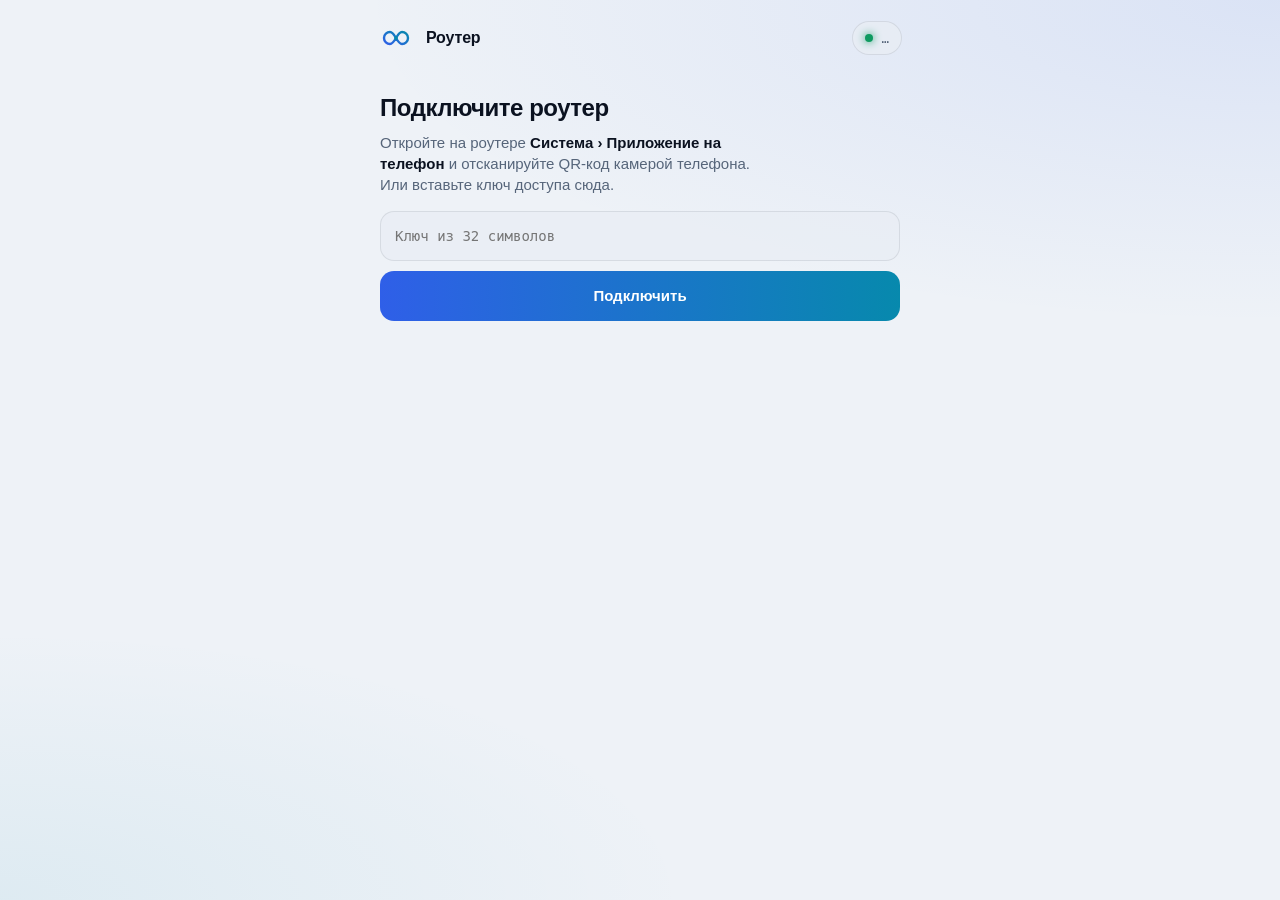
==== luci-theme-404mode/htdocs/app/index.html @ f6ec8c69 "v1.9.0: phone app (PWA), status endpoint, HTTPS helper - /app/: installable PWA in the neon style — " ====
<!DOCTYPE html>
<html lang="ru">
<head>
	<meta charset="utf-8">
	<meta name="viewport" content="width=device-width, initial-scale=1, viewport-fit=cover">
	<title>Роутер</title>
	<meta name="description" content="Состояние роутера: интернет, прокси, сотовая связь">
	<meta name="theme-color" content="#080B10" media="(prefers-color-scheme: dark)">
	<meta name="theme-color" content="#EEF2F7" media="(prefers-color-scheme: light)">
	<meta name="mobile-web-app-capable" content="yes">
	<meta name="apple-mobile-web-app-capable" content="yes">
	<meta name="apple-mobile-web-app-status-bar-style" content="black-translucent">
	<link rel="manifest" href="manifest.webmanifest">
	<link rel="icon" href="icons/icon-192.png" sizes="192x192">
	<link rel="apple-touch-icon" href="icons/apple-180.png">
	<link rel="stylesheet" href="app.css?v=1">
</head>
<body>
	<main class="app" id="app" aria-live="polite">
		<header class="top">
			<svg class="glyph" viewBox="0 0 48 48" aria-hidden="true">
				<defs><linearGradient id="g" x1="0" y1="1" x2="1" y2="0"><stop offset="0" stop-color="var(--volt)"/><stop offset="1" stop-color="var(--cyan)"/></linearGradient></defs>
				<path d="M8 24c0-5 4-8 8-8 7 0 9 16 16 16 4 0 8-3 8-8s-4-8-8-8c-7 0-9 16-16 16-4 0-8-3-8-8z" fill="none" stroke="url(#g)" stroke-width="3.2" stroke-linecap="round"/>
				<circle cx="24" cy="24" r="2.6" fill="var(--cyan)"/>
			</svg>
			<div class="who">
				<b id="host">Роутер</b>
				<small id="model"></small>
			</div>
			<button class="fresh" id="fresh" type="button" aria-label="Обновить">
				<i class="live" aria-hidden="true"></i><span id="age">…</span>
			</button>
		</header>

		<div class="banner" id="banner" hidden></div>

		<section class="setup" id="setup" hidden>
			<h1>Подключите роутер</h1>
			<p>Откройте на роутере <b>Система › Приложение на телефон</b> и отсканируйте QR-код камерой телефона. Или вставьте ключ доступа сюда.</p>
			<form id="setupForm">
				<input id="tokenIn" type="text" inputmode="text" autocomplete="off" spellcheck="false" placeholder="Ключ из 32 символов" aria-label="Ключ доступа">
				<button type="submit">Подключить</button>
			</form>
			<p class="err" id="setupErr" hidden></p>
		</section>

		<div class="cards" id="cards" hidden>
			<section class="card net" id="net">
				<div class="net-head">
					<span class="dot" id="netDot" aria-hidden="true"></span>
					<span class="label">Интернет</span>
					<span class="via" id="netVia"></span>
				</div>
				<div class="net-state" id="netState">—</div>
				<div class="net-meta">
					<span><small>Пинг</small><b id="netPing">—</b></span>
					<span><small>Загрузка</small><b id="netDown">—</b></span>
					<span><small>Отдача</small><b id="netUp">—</b></span>
				</div>
			</section>

			<section class="card proxy" id="proxy">
				<div class="card-h"><span class="label">Прокси</span><span class="chip" id="pxMode"></span></div>
				<div class="px-node">
					<span class="flag" id="pxFlag" aria-hidden="true"></span>
					<b id="pxNode">—</b>
					<span class="ms" id="pxDelay"></span>
				</div>
				<small class="px-chain" id="pxChain"></small>
			</section>

			<section class="card cell" id="cell">
				<div class="card-h">
					<span class="label">Сотовая связь</span>
					<span class="chip chip-a" id="cKind"></span>
				</div>
				<div class="cell-main">
					<div class="bars" id="cBars" aria-hidden="true"><i></i><i></i><i></i><i></i></div>
					<div class="rsrp"><b id="cRsrp">—</b><small>дБм</small></div>
					<div class="op">
						<b id="cOp">—</b>
						<span id="cCombo"></span>
					</div>
				</div>
				<div class="cell-meta">
					<span><small>SINR</small><b id="cSinr">—</b></span>
					<span><small>RSRQ</small><b id="cRsrq">—</b></span>
					<span><small>SIM</small><b id="cSim">—</b></span>
					<span><small>Модем</small><b id="cTemp">—</b></span>
				</div>
				<small class="cell-note" id="cNote" hidden></small>
			</section>

			<section class="card sys" id="sys">
				<span><small>Работает</small><b id="sUp">—</b></span>
				<span><small>Нагрузка</small><b id="sLoad">—</b></span>
				<span><small>Память</small><b id="sMem">—</b></span>
				<span><small>Процессор</small><b id="sTemp">—</b></span>
			</section>

			<nav class="actions">
				<a class="btn" id="openLuci" href="/cgi-bin/luci/">Открыть панель роутера</a>
			</nav>
		</div>
	</main>
	<script src="app.js?v=1"></script>
</body>
</html>
---- luci-theme-404mode/htdocs/app/app.css ----
/* 404 Mode — phone app (PWA). Same neon tokens as the LuCI theme. */

@font-face { font-family: "Onest"; font-display: swap; font-weight: 100 900; src: url("/luci-static/404mode/neon/fonts/onest-cyrillic-wght-normal.woff2") format("woff2-variations"); unicode-range: U+0400-045F, U+2116; }
@font-face { font-family: "Onest"; font-display: swap; font-weight: 100 900; src: url("/luci-static/404mode/neon/fonts/onest-latin-wght-normal.woff2") format("woff2-variations"); unicode-range: U+0000-00FF, U+2000-206F, U+2212; }
@font-face { font-family: "Unbounded"; font-display: swap; font-weight: 200 900; src: url("/luci-static/404mode/neon/fonts/unbounded-cyrillic-wght-normal.woff2") format("woff2-variations"); unicode-range: U+0400-045F; }
@font-face { font-family: "Unbounded"; font-display: swap; font-weight: 200 900; src: url("/luci-static/404mode/neon/fonts/unbounded-latin-wght-normal.woff2") format("woff2-variations"); unicode-range: U+0000-00FF, U+2000-206F, U+2212; }
@font-face { font-family: "JetBrains Mono"; font-display: swap; font-weight: 100 800; src: url("/luci-static/404mode/neon/fonts/jetbrains-mono-latin-wght-normal.woff2") format("woff2-variations"); unicode-range: U+0000-00FF, U+2000-206F, U+2212; }
@font-face { font-family: "JetBrains Mono"; font-display: swap; font-weight: 100 800; src: url("/luci-static/404mode/neon/fonts/jetbrains-mono-cyrillic-wght-normal.woff2") format("woff2-variations"); unicode-range: U+0400-045F; }

:root {
	--bg: #080B10;
	--ink: #F2F6FB;
	--text: #C9D4E1;
	--dim: #8796A8;
	--faint: #56657A;
	--cyan: #2BE4FF;
	--cyan-rgb: 43, 228, 255;
	--volt: #4C7DFF;
	--ok: #3DDC97;
	--ok-rgb: 61, 220, 151;
	--warn: #FFB648;
	--bad: #FF5470;
	--bad-rgb: 255, 84, 112;
	--glass: rgba(24, 32, 45, .72);
	--well: rgba(6, 9, 14, .55);
	--edge: rgba(135, 150, 168, .14);
	--edge-hi: rgba(255, 255, 255, .04);
	--track: rgba(135, 150, 168, .18);
	--wash-a: rgba(76, 125, 255, .16);
	--wash-b: rgba(43, 228, 255, .09);
	--btn-ink: #04121A;
	--shadow: inset 0 1px 0 var(--edge-hi), 0 18px 40px -24px rgba(0, 0, 0, .8);

	--ui: "Onest", "Roboto", "Segoe UI", sans-serif;
	--display: "Unbounded", "Onest", sans-serif;
	--mono: "JetBrains Mono", "Roboto Mono", monospace;
	color-scheme: dark;
}

@media (prefers-color-scheme: light) {
	:root {
		--bg: #EEF2F7;
		--ink: #0B1220;
		--text: #26324A;
		--dim: #56657A;
		--faint: #8796A8;
		--cyan: #0789AD;
		--cyan-rgb: 7, 137, 173;
		--volt: #2F5FE8;
		--ok: #0E9A60;
		--ok-rgb: 14, 154, 96;
		--warn: #B86E00;
		--bad: #D9304B;
		--bad-rgb: 217, 48, 75;
		--glass: rgba(255, 255, 255, .86);
		--well: rgba(232, 237, 244, .7);
		--edge: rgba(15, 23, 42, .09);
		--edge-hi: rgba(255, 255, 255, .9);
		--track: rgba(15, 23, 42, .1);
		--wash-a: rgba(47, 95, 232, .1);
		--wash-b: rgba(7, 137, 173, .07);
		--btn-ink: #FFFFFF;
		--shadow: inset 0 1px 0 var(--edge-hi), 0 14px 34px -22px rgba(15, 23, 42, .28);
		color-scheme: light;
	}
}

* { box-sizing: border-box; }

[hidden] { display: none !important; }

html, body { margin: 0; min-height: 100%; }

body {
	font: 15px/1.4 var(--ui);
	color: var(--text);
	background:
		radial-gradient(120% 60% at 100% 0%, var(--wash-a), transparent 60%),
		radial-gradient(90% 50% at 0% 100%, var(--wash-b), transparent 60%),
		var(--bg);
	background-attachment: fixed;
	-webkit-tap-highlight-color: transparent;
	-webkit-font-smoothing: antialiased;
}

.app {
	max-width: 560px;
	margin: 0 auto;
	padding: max(14px, env(safe-area-inset-top)) 16px max(24px, env(safe-area-inset-bottom));
}

b { font-weight: 600; color: var(--ink); }
small { font-size: 12px; color: var(--faint); }

/* ---------- top bar ---------- */

.top { display: flex; align-items: center; gap: 12px; padding: 6px 2px 16px; }
.glyph { width: 36px; height: 36px; flex: 0 0 auto; }
.who { display: flex; flex-direction: column; min-width: 0; flex: 1 1 auto; }
.who b { font-family: var(--display); font-size: 16px; font-weight: 600; letter-spacing: -.01em; white-space: nowrap; overflow: hidden; text-overflow: ellipsis; }
.who small { white-space: nowrap; overflow: hidden; text-overflow: ellipsis; }

.fresh {
	display: inline-flex;
	align-items: center;
	gap: 8px;
	height: 34px;
	padding: 0 12px;
	font: 500 12.5px var(--mono);
	color: var(--dim);
	background: var(--well);
	border: 1px solid var(--edge);
	border-radius: 999px;
	cursor: pointer;
}

.live { width: 8px; height: 8px; border-radius: 50%; background: var(--ok); box-shadow: 0 0 8px var(--ok); }
.fresh.busy .live { animation: pulse .9s ease-in-out infinite; }
.fresh.stale .live { background: var(--warn); box-shadow: 0 0 8px var(--warn); }
.fresh.off .live { background: var(--bad); box-shadow: none; }

@keyframes pulse { 50% { opacity: .3; } }

/* ---------- banner ---------- */

.banner {
	margin: 0 0 12px;
	padding: 10px 14px;
	font-size: 13.5px;
	color: var(--ink);
	background: rgba(var(--bad-rgb), .1);
	border: 1px solid rgba(var(--bad-rgb), .35);
	border-radius: 14px;
}

/* ---------- cards ---------- */

.cards { display: flex; flex-direction: column; gap: 12px; }

.card {
	position: relative;
	padding: 16px 18px;
	background: var(--glass);
	-webkit-backdrop-filter: blur(18px);
	backdrop-filter: blur(18px);
	border: 1px solid var(--edge);
	border-radius: 22px;
	box-shadow: var(--shadow);
}

.label { font-size: 13px; font-weight: 500; color: var(--dim); }

.card-h { display: flex; align-items: center; justify-content: space-between; gap: 8px; margin-bottom: 10px; }

.chip {
	padding: 3px 10px;
	font: 600 12px var(--mono);
	color: var(--dim);
	border: 1px solid var(--edge);
	border-radius: 999px;
	white-space: nowrap;
}

.chip:empty { display: none; }
.chip-a { color: var(--btn-ink); background: var(--cyan); border-color: transparent; }

/* internet: the one answer people open the app for */
.net { padding: 18px 18px 16px; border-color: rgba(var(--ok-rgb), .35); }
.net.down { border-color: rgba(var(--bad-rgb), .45); background: linear-gradient(160deg, rgba(var(--bad-rgb), .12), transparent 60%), var(--glass); }
.net:not(.down) { background: linear-gradient(160deg, rgba(var(--ok-rgb), .1), transparent 55%), var(--glass); }

.net-head { display: flex; align-items: center; gap: 8px; }
.dot { width: 10px; height: 10px; border-radius: 50%; background: var(--ok); box-shadow: 0 0 0 4px rgba(var(--ok-rgb), .18), 0 0 14px var(--ok); }
.net.down .dot { background: var(--bad); box-shadow: 0 0 0 4px rgba(var(--bad-rgb), .18); }
.via { margin-left: auto; font: 500 12px var(--mono); color: var(--faint); }

.net-state {
	margin: 8px 0 14px;
	font-family: var(--display);
	font-size: clamp(26px, 8.4vw, 36px);
	font-weight: 600;
	line-height: 1.05;
	letter-spacing: -.02em;
	color: var(--ink);
}

.net-meta, .cell-meta, .sys { display: grid; grid-template-columns: repeat(3, minmax(0, 1fr)); gap: 8px; }
.cell-meta, .sys { grid-template-columns: repeat(4, minmax(0, 1fr)); }

.net-meta span, .cell-meta span, .sys span { display: flex; flex-direction: column; gap: 2px; min-width: 0; }
.net-meta b, .cell-meta b, .sys b { font: 500 15px var(--mono); font-variant-numeric: tabular-nums; white-space: nowrap; overflow: hidden; text-overflow: ellipsis; }

/* proxy */
.px-node { display: flex; align-items: center; gap: 12px; min-width: 0; }
.flag { flex: 0 0 auto; width: 40px; height: 30px; display: grid; place-items: center; font-size: 26px; line-height: 1; background: var(--well); border: 1px solid var(--edge); border-radius: 8px; }
.flag:empty { display: none; }
.px-node b { flex: 1 1 auto; min-width: 0; font-size: 18px; white-space: nowrap; overflow: hidden; text-overflow: ellipsis; }
.ms { flex: 0 0 auto; font: 600 16px var(--mono); }
.px-chain { display: block; margin-top: 8px; white-space: nowrap; overflow: hidden; text-overflow: ellipsis; }

.ok { color: var(--ok) !important; }
.warn { color: var(--warn) !important; }
.bad { color: var(--bad) !important; }

/* cell */
.cell-main { display: flex; align-items: center; gap: 14px; margin-bottom: 14px; }

.bars { display: flex; align-items: flex-end; gap: 4px; height: 34px; flex: 0 0 auto; }
.bars i { width: 7px; border-radius: 2px; background: var(--track); }
.bars i:nth-child(1) { height: 30%; }
.bars i:nth-child(2) { height: 52%; }
.bars i:nth-child(3) { height: 76%; }
.bars i:nth-child(4) { height: 100%; }
.bars i.on { background: linear-gradient(0deg, var(--volt), var(--cyan)); box-shadow: 0 0 8px rgba(var(--cyan-rgb), .45); }

.rsrp { display: flex; align-items: baseline; gap: 4px; flex: 0 0 auto; }
.rsrp b { font: 600 32px var(--mono); letter-spacing: -.03em; }

.op { display: flex; flex-direction: column; align-items: flex-end; min-width: 0; margin-left: auto; text-align: right; }
.op b { font-size: 17px; white-space: nowrap; overflow: hidden; text-overflow: ellipsis; max-width: 100%; }
.op span { font: 600 13px var(--mono); color: var(--cyan); white-space: nowrap; }

.cell-note { display: block; margin-top: 10px; }

/* system */
.sys { padding: 14px 18px; }
.sys b { font-size: 14px; letter-spacing: -.02em; }

/* ---------- actions ---------- */

.actions { margin-top: 4px; }

.btn {
	display: flex;
	align-items: center;
	justify-content: center;
	height: 48px;
	font: 600 15px var(--ui);
	color: var(--ink);
	text-decoration: none;
	background: var(--well);
	border: 1px solid var(--edge);
	border-radius: 14px;
}

/* ---------- first run ---------- */

.setup { padding: 22px 4px; }
.setup h1 { margin: 0 0 10px; font: 600 24px/1.15 var(--display); color: var(--ink); letter-spacing: -.02em; }
.setup p { margin: 0 0 16px; color: var(--dim); max-width: 46ch; }
.setup form { display: flex; flex-direction: column; gap: 10px; }

.setup input {
	height: 50px;
	padding: 0 14px;
	font: 500 14px var(--mono);
	color: var(--ink);
	background: var(--well);
	border: 1px solid var(--edge);
	border-radius: 14px;
	outline: none;
}

.setup input:focus { border-color: var(--cyan); }

.setup button {
	height: 50px;
	font: 700 15px var(--ui);
	color: var(--btn-ink);
	background: linear-gradient(90deg, var(--volt), var(--cyan));
	border: 0;
	border-radius: 14px;
}

.err { color: var(--bad) !important; }

button:focus-visible, a:focus-visible { outline: 2px solid var(--cyan); outline-offset: 2px; }

/* values that changed blink once */
.tick { animation: tick .6s ease; }
@keyframes tick { from { color: var(--cyan); } }

@media (prefers-reduced-motion: reduce) {
	.tick, .fresh.busy .live { animation: none; }
}
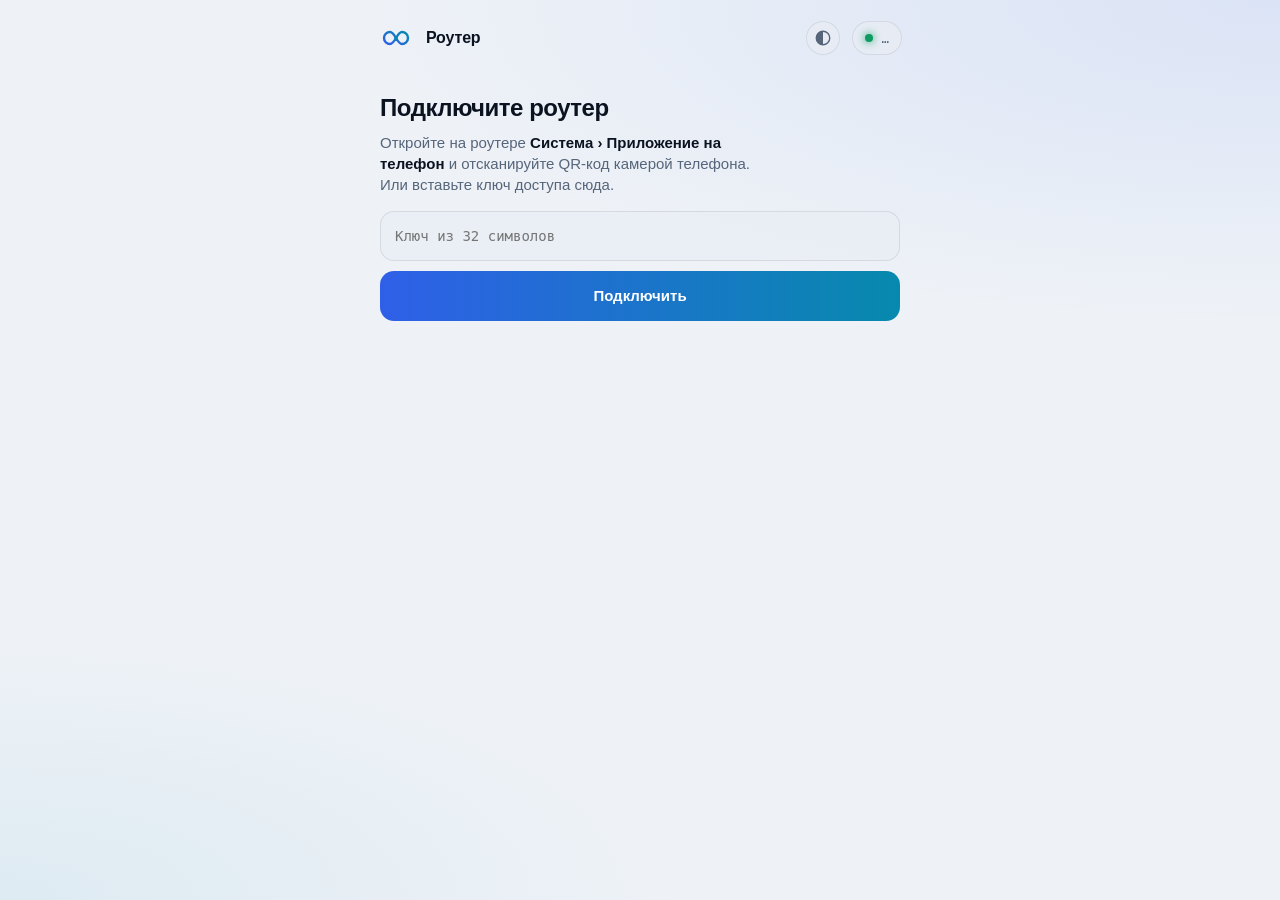
==== commit fd8ea4eb: "v1.9.3: phone app — switch the proxy node, dark/light theme - tap the proxy card: a sheet with the m" ====
--- a/luci-theme-404mode/htdocs/app/index.html
+++ b/luci-theme-404mode/htdocs/app/index.html
@@ -13,7 +13,8 @@
 	<link rel="manifest" href="manifest.webmanifest">
 	<link rel="icon" href="icons/icon-192.png" sizes="192x192">
 	<link rel="apple-touch-icon" href="icons/apple-180.png">
-	<link rel="stylesheet" href="app.css?v=1">
+	<script>try { var t = localStorage.getItem('404mode.app.theme'); if (t == 'dark' || t == 'light') document.documentElement.setAttribute('data-theme', t); } catch (e) {}</script>
+	<link rel="stylesheet" href="app.css?v=3">
 </head>
 <body>
 	<main class="app" id="app" aria-live="polite">
@@ -27,6 +28,7 @@
 				<b id="host">Роутер</b>
 				<small id="model"></small>
 			</div>
+			<button class="icon-btn" id="themeBtn" type="button" aria-label="Тема: авто" title="Тема: авто"></button>
 			<button class="fresh" id="fresh" type="button" aria-label="Обновить">
 				<i class="live" aria-hidden="true"></i><span id="age">…</span>
 			</button>
@@ -59,14 +61,17 @@
 				</div>
 			</section>
 
-			<section class="card proxy" id="proxy">
+			<section class="card proxy" id="proxy" role="button" tabindex="0" aria-label="Выбрать ноду прокси">
 				<div class="card-h"><span class="label">Прокси</span><span class="chip" id="pxMode"></span></div>
 				<div class="px-node">
 					<span class="flag" id="pxFlag" aria-hidden="true"></span>
 					<b id="pxNode">—</b>
 					<span class="ms" id="pxDelay"></span>
 				</div>
-				<small class="px-chain" id="pxChain"></small>
+				<div class="px-foot">
+					<small class="px-chain" id="pxChain"></small>
+					<span class="px-change" id="pxChange">Сменить ноду <svg viewBox="0 0 24 24" aria-hidden="true"><path d="m9 6 6 6-6 6"/></svg></span>
+				</div>
 			</section>
 
 			<section class="card cell" id="cell">
@@ -100,9 +105,30 @@
 
 			<nav class="actions">
 				<a class="btn" id="openLuci" href="/cgi-bin/luci/">Открыть панель роутера</a>
+				<a class="btn btn-ghost" id="widget" href="#" hidden>Настроить Android-виджет</a>
+				<small class="hint" id="widgetHint" hidden>Нужно приложение «Роутер 404». Если его нет, откроется страница загрузки.</small>
 			</nav>
 		</div>
 	</main>
-	<script src="app.js?v=1"></script>
+	<div class="sheet-back" id="sheetBack" hidden></div>
+	<section class="sheet" id="sheet" role="dialog" aria-modal="true" aria-labelledby="sheetTitle" hidden>
+		<i class="sheet-grip" aria-hidden="true"></i>
+		<header class="sheet-h">
+			<button class="icon-btn" id="sheetUp" type="button" aria-label="Назад" hidden><svg viewBox="0 0 24 24" aria-hidden="true"><path d="m15 6-6 6 6 6"/></svg></button>
+			<div class="sheet-title">
+				<b id="sheetTitle">Прокси</b>
+				<small id="sheetSub"></small>
+			</div>
+			<button class="icon-btn" id="sheetPing" type="button" aria-label="Проверить задержки" title="Проверить задержки"><svg viewBox="0 0 24 24" aria-hidden="true"><path d="M3 12h3l3-7 4 14 3-7h5"/></svg></button>
+			<button class="icon-btn" id="sheetClose" type="button" aria-label="Закрыть"><svg viewBox="0 0 24 24" aria-hidden="true"><path d="M6 6l12 12M18 6 6 18"/></svg></button>
+		</header>
+		<div class="sheet-tools">
+			<input id="sheetFilter" type="search" placeholder="Найти ноду" aria-label="Найти ноду" autocomplete="off" hidden>
+			<button class="auto-btn" id="sheetAuto" type="button" hidden>Выбирать автоматически</button>
+		</div>
+		<ul class="nodes" id="nodes" role="listbox" aria-labelledby="sheetTitle"></ul>
+	</section>
+	<div class="toast" id="toast" role="status" aria-live="polite" hidden></div>
+	<script src="app.js?v=3"></script>
 </body>
 </html>
--- a/luci-theme-404mode/htdocs/app/app.css
+++ b/luci-theme-404mode/htdocs/app/app.css
@@ -38,7 +38,7 @@
 }
 
 @media (prefers-color-scheme: light) {
-	:root {
+	:root:not([data-theme="dark"]) {
 		--bg: #EEF2F7;
 		--ink: #0B1220;
 		--text: #26324A;
@@ -65,6 +65,32 @@
 	}
 }
 
+:root[data-theme="light"] {
+	--bg: #EEF2F7;
+	--ink: #0B1220;
+	--text: #26324A;
+	--dim: #56657A;
+	--faint: #8796A8;
+	--cyan: #0789AD;
+	--cyan-rgb: 7, 137, 173;
+	--volt: #2F5FE8;
+	--ok: #0E9A60;
+	--ok-rgb: 14, 154, 96;
+	--warn: #B86E00;
+	--bad: #D9304B;
+	--bad-rgb: 217, 48, 75;
+	--glass: rgba(255, 255, 255, .86);
+	--well: rgba(232, 237, 244, .7);
+	--edge: rgba(15, 23, 42, .09);
+	--edge-hi: rgba(255, 255, 255, .9);
+	--track: rgba(15, 23, 42, .1);
+	--wash-a: rgba(47, 95, 232, .1);
+	--wash-b: rgba(7, 137, 173, .07);
+	--btn-ink: #FFFFFF;
+	--shadow: inset 0 1px 0 var(--edge-hi), 0 14px 34px -22px rgba(15, 23, 42, .28);
+	color-scheme: light;
+}
+
 * { box-sizing: border-box; }
 
 [hidden] { display: none !important; }
@@ -101,6 +127,7 @@
 .who small { white-space: nowrap; overflow: hidden; text-overflow: ellipsis; }
 
 .fresh {
+	flex: 0 0 auto;
 	display: inline-flex;
 	align-items: center;
 	gap: 8px;
@@ -228,7 +255,9 @@
 
 /* ---------- actions ---------- */
 
-.actions { margin-top: 4px; }
+.actions { display: flex; flex-direction: column; gap: 10px; margin-top: 4px; }
+.btn-ghost { color: var(--cyan); background: transparent; border-color: rgba(var(--cyan-rgb), .35); }
+.hint { text-align: center; }
 
 .btn {
 	display: flex;
@@ -283,3 +312,178 @@
 @media (prefers-reduced-motion: reduce) {
 	.tick, .fresh.busy .live { animation: none; }
 }
+
+/* ---------- theme button ---------- */
+
+.icon-btn {
+	display: grid;
+	place-items: center;
+	flex: 0 0 auto;
+	width: 34px;
+	height: 34px;
+	padding: 0;
+	color: var(--dim);
+	background: var(--well);
+	border: 1px solid var(--edge);
+	border-radius: 50%;
+	cursor: pointer;
+}
+
+.icon-btn svg { width: 18px; height: 18px; fill: none; stroke: currentColor; stroke-width: 1.8; stroke-linecap: round; stroke-linejoin: round; }
+.icon-btn:active { transform: scale(.94); }
+.top .icon-btn { margin-left: auto; }
+.top .fresh { margin-left: 0; }
+
+/* ---------- proxy card opens the node picker ---------- */
+
+.proxy { cursor: pointer; transition: transform .15s, border-color .2s; }
+.proxy:active { transform: scale(.985); }
+.proxy:focus-visible { outline: 2px solid var(--cyan); outline-offset: 2px; }
+.px-foot { display: flex; align-items: center; justify-content: space-between; gap: 10px; margin-top: 8px; }
+.px-foot .px-chain { margin: 0; min-width: 0; }
+.px-change { display: inline-flex; align-items: center; gap: 2px; flex: 0 0 auto; font-size: 13px; font-weight: 600; color: var(--cyan); }
+.px-change svg { width: 16px; height: 16px; fill: none; stroke: currentColor; stroke-width: 2; stroke-linecap: round; stroke-linejoin: round; }
+.proxy.off .px-change { display: none; }
+
+/* ---------- bottom sheet ---------- */
+
+.sheet-back {
+	position: fixed;
+	inset: 0;
+	z-index: 20;
+	background: rgba(4, 6, 10, .55);
+	-webkit-backdrop-filter: blur(3px);
+	backdrop-filter: blur(3px);
+	animation: fade .25s ease both;
+}
+
+.sheet {
+	position: fixed;
+	left: 0;
+	right: 0;
+	bottom: 0;
+	z-index: 21;
+	display: flex;
+	flex-direction: column;
+	max-width: 560px;
+	max-height: 82vh;
+	margin: 0 auto;
+	padding: 8px 0 max(10px, env(safe-area-inset-bottom));
+	background: var(--bg);
+	border: 1px solid var(--edge);
+	border-bottom: 0;
+	border-radius: 24px 24px 0 0;
+	box-shadow: 0 -20px 50px -20px rgba(0, 0, 0, .6);
+	animation: rise .32s cubic-bezier(.2, .9, .3, 1) both;
+}
+
+.sheet.out { animation: sink .22s ease both; }
+.sheet-back.out { animation: fade .22s ease reverse both; }
+
+@keyframes rise { from { transform: translateY(100%); } }
+@keyframes sink { to { transform: translateY(100%); } }
+@keyframes fade { from { opacity: 0; } }
+
+.sheet-grip { display: block; width: 40px; height: 4px; margin: 2px auto 8px; border-radius: 4px; background: var(--track); }
+
+.sheet-h { display: flex; align-items: center; gap: 8px; padding: 0 16px 10px; }
+.sheet-title { display: flex; flex-direction: column; min-width: 0; flex: 1 1 auto; }
+.sheet-title b { font: 600 18px/1.2 var(--display); letter-spacing: -.01em; white-space: nowrap; overflow: hidden; text-overflow: ellipsis; }
+.sheet-title small { white-space: nowrap; overflow: hidden; text-overflow: ellipsis; }
+.icon-btn.spin svg { animation: spin .9s linear infinite; }
+@keyframes spin { to { transform: rotate(360deg); } }
+
+.sheet-tools { display: flex; flex-direction: column; gap: 8px; padding: 0 16px; }
+.sheet-tools:has(> :not([hidden])) { padding-bottom: 10px; }
+
+.sheet-tools input {
+	height: 42px;
+	padding: 0 14px;
+	font: 500 14px var(--ui);
+	color: var(--ink);
+	background: var(--well);
+	border: 1px solid var(--edge);
+	border-radius: 12px;
+	outline: none;
+}
+
+.sheet-tools input:focus { border-color: var(--cyan); }
+
+.auto-btn {
+	height: 42px;
+	padding: 0 14px;
+	white-space: nowrap;
+	overflow: hidden;
+	text-overflow: ellipsis;
+	font: 600 14px var(--ui);
+	color: var(--cyan);
+	background: transparent;
+	border: 1px dashed rgba(var(--cyan-rgb), .5);
+	border-radius: 12px;
+	cursor: pointer;
+}
+
+.auto-btn.on { color: var(--btn-ink); background: var(--cyan); border-style: solid; border-color: transparent; }
+
+.nodes { list-style: none; margin: 0; padding: 0 8px; overflow-y: auto; overscroll-behavior: contain; -webkit-overflow-scrolling: touch; }
+
+.node {
+	display: flex;
+	align-items: center;
+	gap: 12px;
+	min-height: 56px;
+	padding: 8px 12px;
+	border-radius: 14px;
+	cursor: pointer;
+	transition: background .15s;
+}
+
+.node + .node { margin-top: 2px; }
+.node:active { background: var(--well); }
+.node:focus-visible { outline: 2px solid var(--cyan); outline-offset: -2px; }
+.node .flag { width: 34px; height: 26px; font-size: 21px; }
+.node .flag.grp { font-size: 16px; color: var(--cyan); }
+.node-name { display: flex; flex-direction: column; min-width: 0; flex: 1 1 auto; }
+.node-name b { font-size: 15px; font-weight: 500; white-space: nowrap; overflow: hidden; text-overflow: ellipsis; }
+.node-name small { white-space: nowrap; overflow: hidden; text-overflow: ellipsis; }
+.node .ms { font-size: 13px; min-width: 52px; text-align: right; }
+.node .ms.none { color: var(--faint); font-weight: 500; }
+
+.node[aria-selected="true"] { background: rgba(var(--cyan-rgb), .1); box-shadow: inset 0 0 0 1px rgba(var(--cyan-rgb), .45); }
+.node[aria-selected="true"] .node-name b { color: var(--ink); font-weight: 600; }
+.node .mark { width: 20px; flex: 0 0 auto; color: var(--cyan); }
+.node .mark svg { width: 20px; height: 20px; fill: none; stroke: currentColor; stroke-width: 2.2; stroke-linecap: round; stroke-linejoin: round; }
+.node.busy { opacity: .55; pointer-events: none; }
+.node.busy .mark svg { animation: spin .9s linear infinite; }
+
+.nodes .empty { padding: 24px 16px; text-align: center; color: var(--dim); }
+
+/* ---------- toast ---------- */
+
+.toast {
+	position: fixed;
+	left: 50%;
+	bottom: max(24px, env(safe-area-inset-bottom));
+	z-index: 30;
+	max-width: calc(100vw - 32px);
+	padding: 12px 18px;
+	font-size: 14px;
+	font-weight: 500;
+	color: var(--ink);
+	background: var(--glass);
+	-webkit-backdrop-filter: blur(16px);
+	backdrop-filter: blur(16px);
+	border: 1px solid var(--edge);
+	border-radius: 14px;
+	box-shadow: var(--shadow);
+	transform: translateX(-50%);
+	animation: toast .3s cubic-bezier(.2, .9, .3, 1.2) both;
+}
+
+.toast.bad { border-color: rgba(var(--bad-rgb), .5); }
+
+@keyframes toast { from { opacity: 0; transform: translate(-50%, 16px); } }
+
+@media (prefers-reduced-motion: reduce) {
+	.sheet, .sheet-back, .toast, .icon-btn.spin svg, .node.busy .mark svg { animation: none; }
+}
